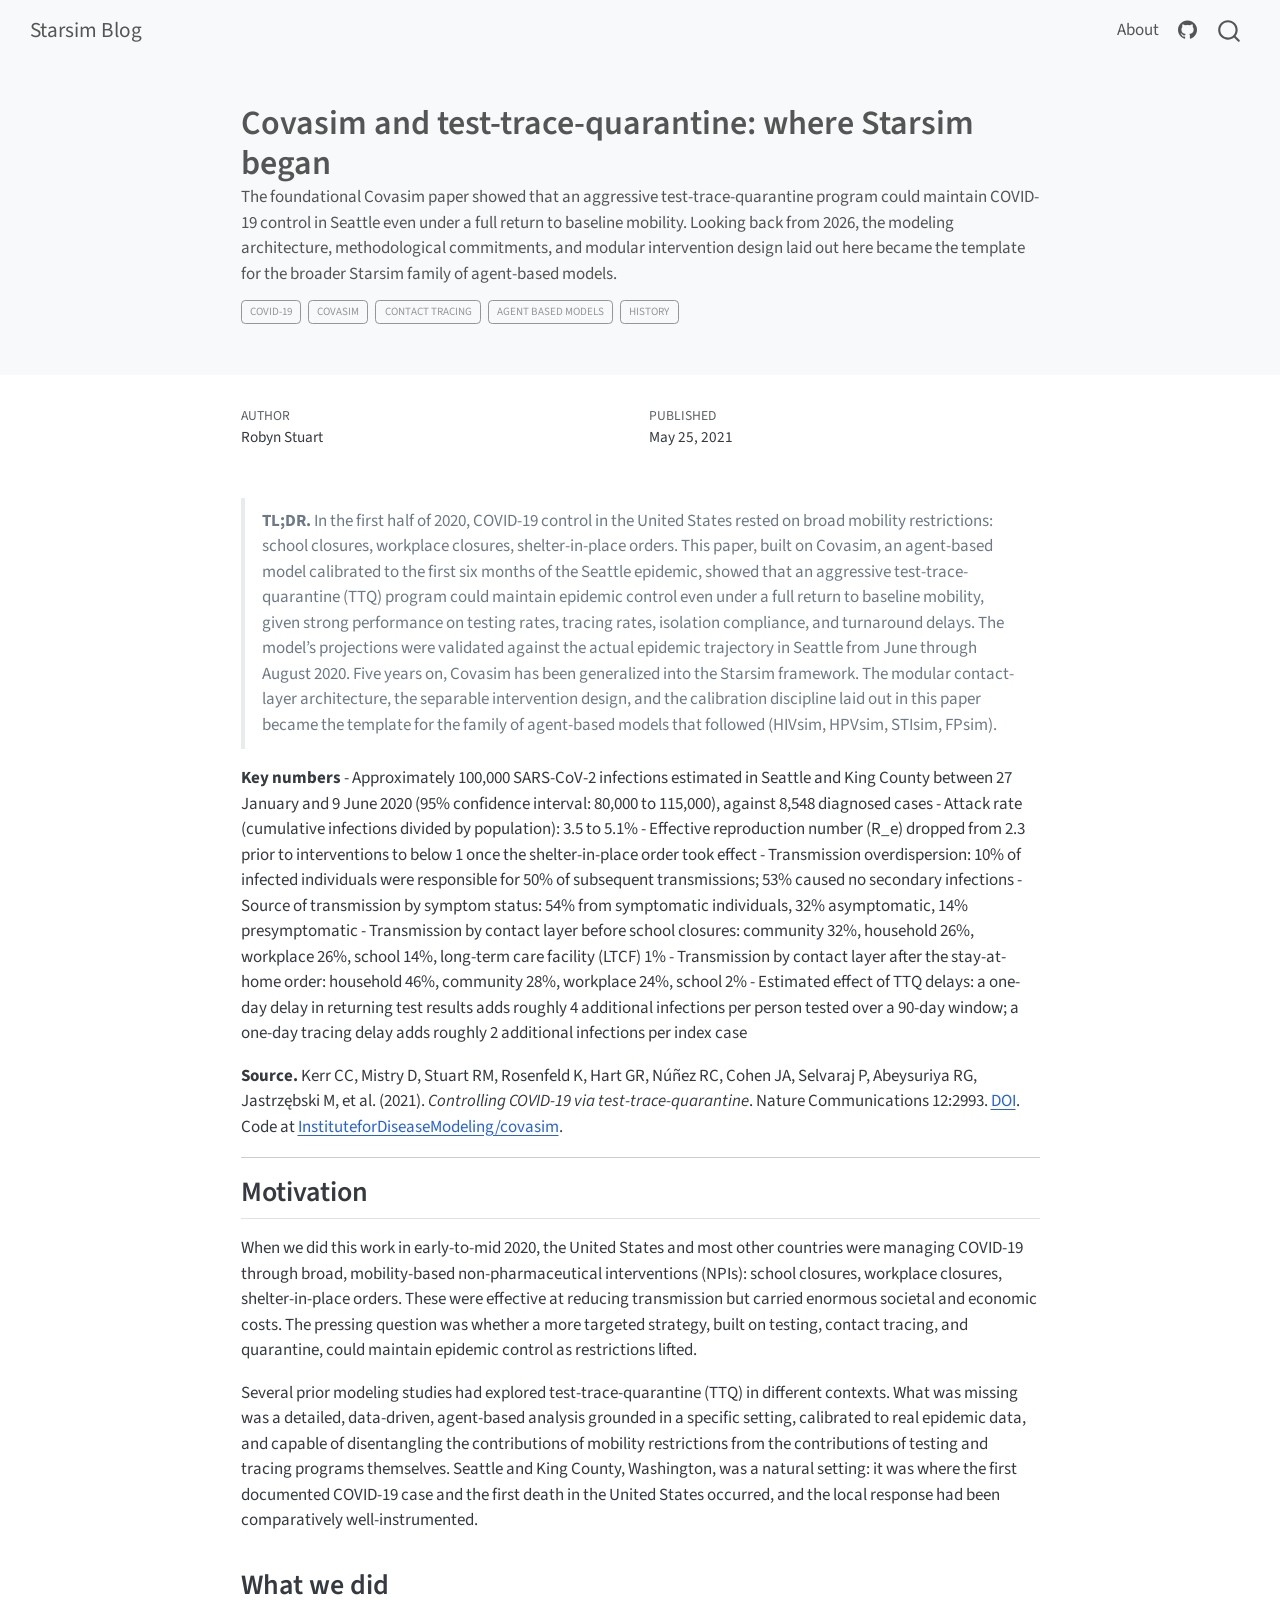
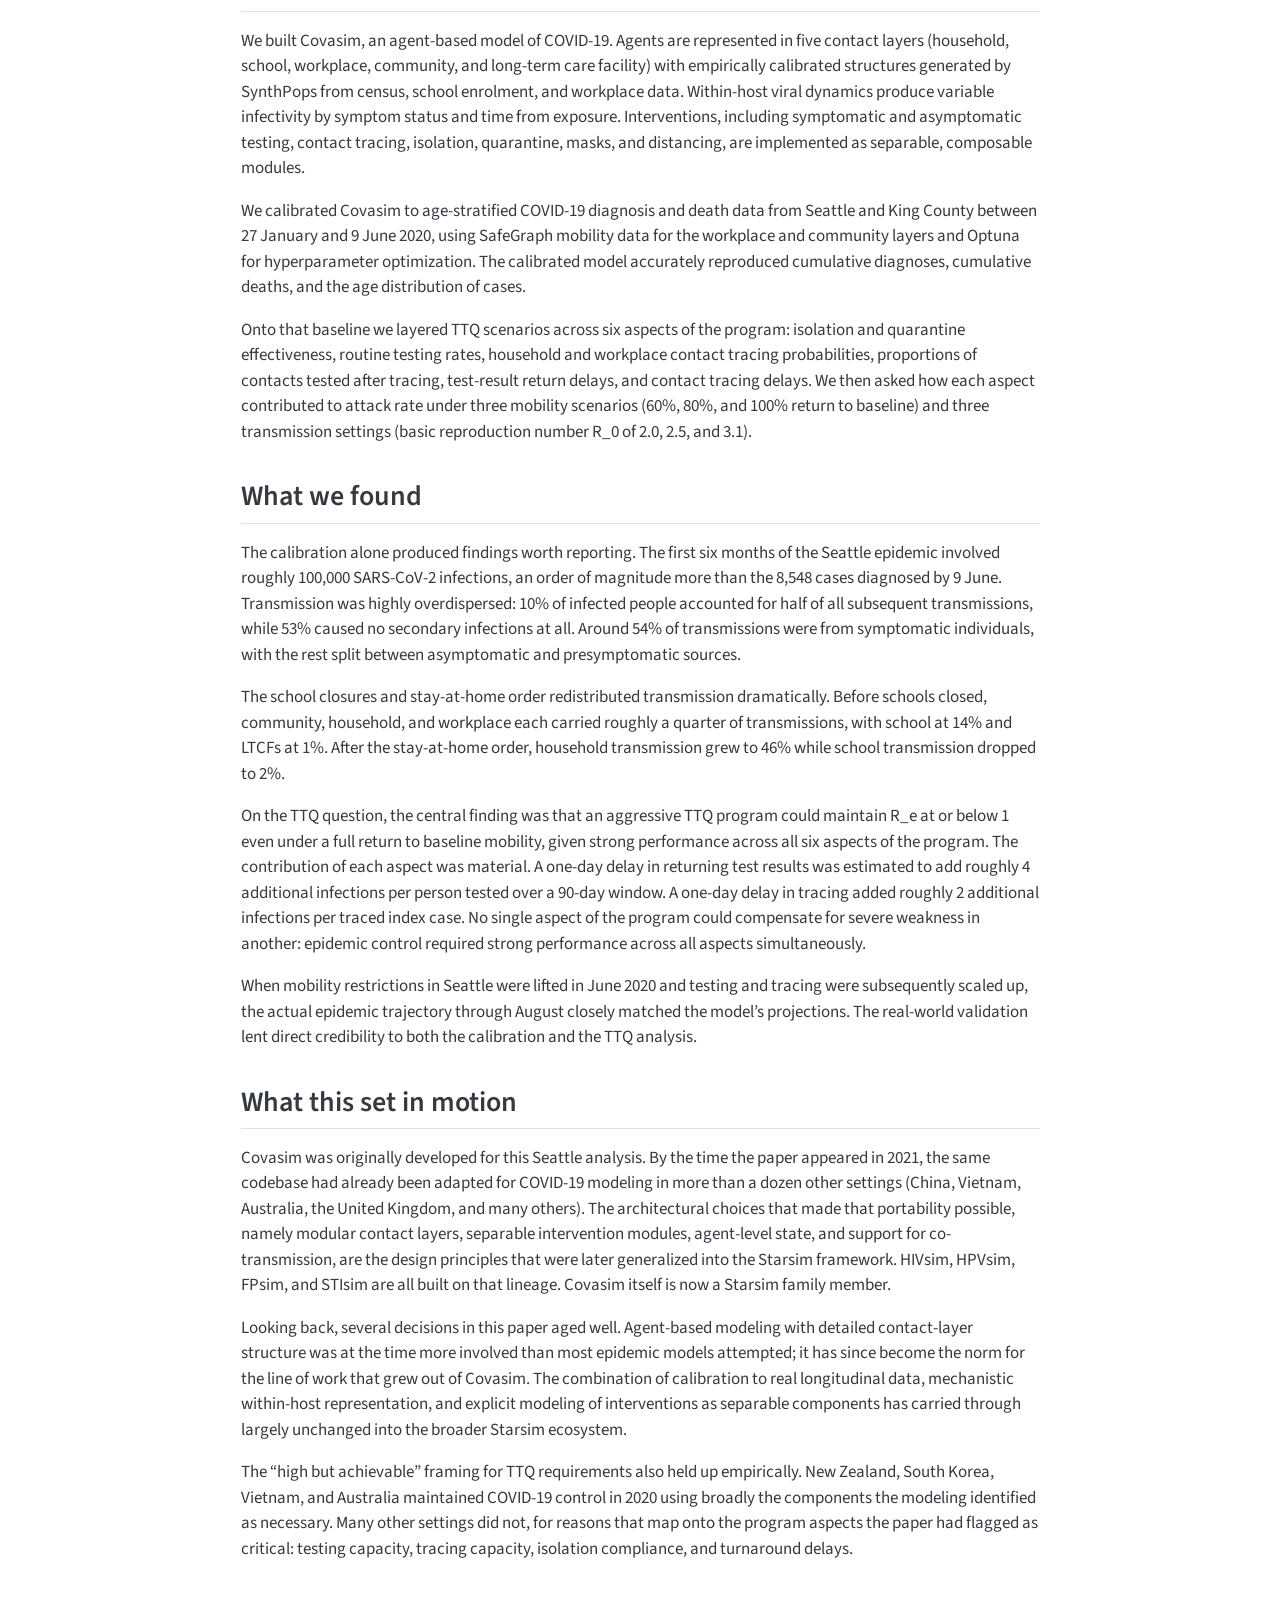
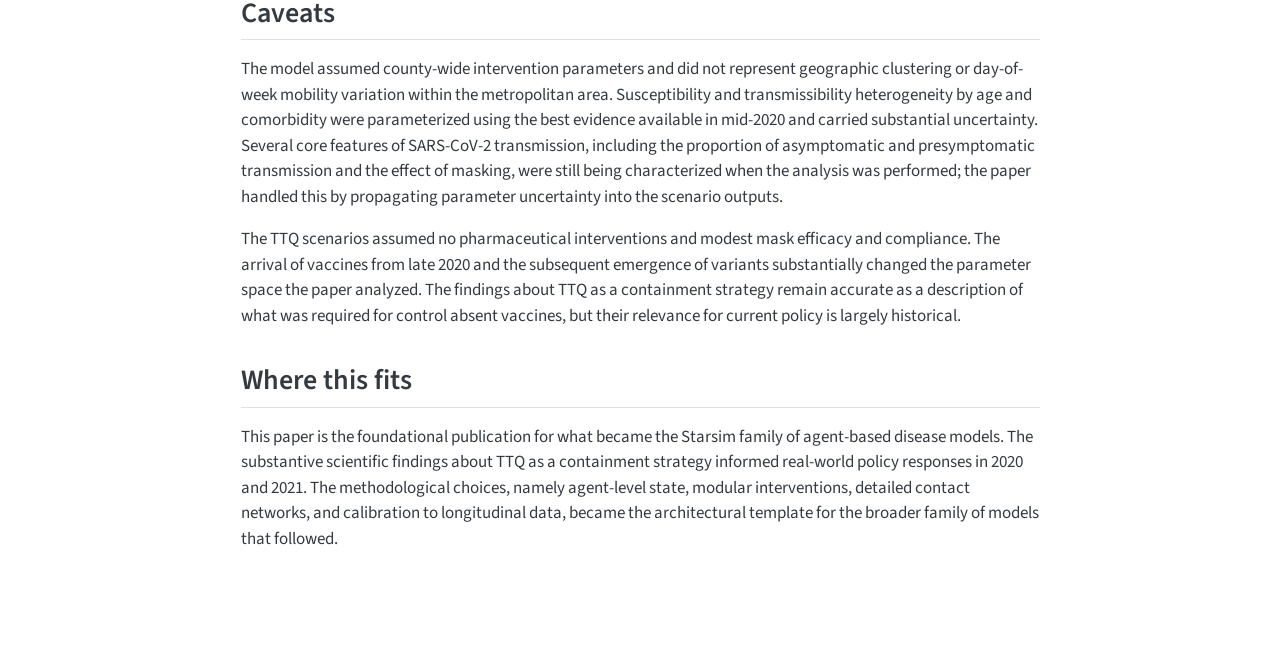
==== posts/2021.05.25_covasim-ttq-seattle/index.html @ 1526a81f "Built site for gh-pages" ====
<!DOCTYPE html>
<html xmlns="http://www.w3.org/1999/xhtml" lang="en" xml:lang="en"><head>

<meta charset="utf-8">
<meta name="generator" content="quarto-1.10.19">

<meta name="viewport" content="width=device-width, initial-scale=1.0, user-scalable=yes">

<meta name="author" content="Robyn Stuart">
<meta name="dcterms.date" content="2021-05-25">
<meta name="description" content="The foundational Covasim paper showed that an aggressive test-trace-quarantine program could maintain COVID-19 control in Seattle even under a full return to baseline mobility. Looking back from 2026, the modeling architecture, methodological commitments, and modular intervention design laid out here became the template for the broader Starsim family of agent-based models.">

<title>Covasim and test-trace-quarantine: where Starsim began – Starsim Blog</title>
<style>
/* Default styles provided by pandoc.
** See https://pandoc.org/MANUAL.html#variables-for-html for config info.
*/
span.smallcaps{font-variant: small-caps;}
div.columns{display: flex; gap: 1.5em;}
div.column{flex: auto;}
@media screen {
div.columns{gap: min(4vw, 1.5em);}
div.column{overflow-x: auto;}
}
div.hanging-indent{margin-left: 1.5em; text-indent: -1.5em;}
ul.task-list{list-style: none;}
ul.task-list li input[type="checkbox"] {
  width: 0.8em;
  margin: 0 0.8em 0.2em -1em; /* quarto-specific, see https://github.com/quarto-dev/quarto-cli/issues/4556 */ 
  vertical-align: middle;
}
</style>


<script src="../../site_libs/quarto-nav/quarto-nav.js"></script>
<script src="../../site_libs/quarto-nav/headroom.min.js"></script>
<script src="../../site_libs/clipboard/clipboard.min.js"></script>
<script src="../../site_libs/quarto-search/autocomplete.umd.js"></script>
<script src="../../site_libs/quarto-search/fuse.min.js"></script>
<script src="../../site_libs/quarto-search/quarto-search.js"></script>
<meta name="quarto:offset" content="../../">
<script src="../../site_libs/quarto-html/quarto.js" type="module"></script>
<script src="../../site_libs/quarto-html/tabsets/tabsets.js" type="module"></script>
<script src="../../site_libs/quarto-html/popper.min.js"></script>
<script src="../../site_libs/quarto-html/tippy.umd.min.js"></script>
<script src="../../site_libs/quarto-html/anchor.min.js"></script>
<link href="../../site_libs/quarto-html/tippy.css" rel="stylesheet">
<link href="../../site_libs/quarto-html/quarto-syntax-highlighting-bf27225e3a48a9273f3daa8f8e829971.css" rel="stylesheet" id="quarto-text-highlighting-styles">
<script src="../../site_libs/bootstrap/bootstrap.min.js"></script>
<link href="../../site_libs/bootstrap/bootstrap-icons.css" rel="stylesheet">
<link href="../../site_libs/bootstrap/bootstrap-166690b9c768161ed89deb9505a7d440.min.css" rel="stylesheet" append-hash="true" id="quarto-bootstrap" data-mode="light">
<script id="quarto-search-options" type="application/json">{
  "location": "navbar",
  "copy-button": false,
  "collapse-after": 3,
  "panel-placement": "end",
  "type": "overlay",
  "limit": 50,
  "keyboard-shortcut": [
    "f",
    "/",
    "s"
  ],
  "show-item-context": false,
  "language": {
    "search-no-results-text": "No results",
    "search-matching-documents-text": "matching documents",
    "search-copy-link-title": "Copy link to search",
    "search-hide-matches-text": "Hide additional matches",
    "search-more-match-text": "more match in this document",
    "search-more-matches-text": "more matches in this document",
    "search-clear-button-title": "Clear",
    "search-text-placeholder": "",
    "search-detached-cancel-button-title": "Cancel",
    "search-submit-button-title": "Submit",
    "search-label": "Search"
  }
}</script>


<link rel="stylesheet" href="../../styles.css">
</head>

<body class="nav-fixed fullcontent quarto-light">

<div id="quarto-search-results"></div>
  <header id="quarto-header" class="headroom fixed-top quarto-banner">
    <nav class="navbar navbar-expand-lg " data-bs-theme="dark">
      <div class="navbar-container container-fluid">
      <div class="navbar-brand-container mx-auto">
    <a class="navbar-brand" href="../../index.html">
    <span class="navbar-title">Starsim Blog</span>
    </a>
  </div>
            <div id="quarto-search" class="" title="Search"></div>
          <button class="navbar-toggler" type="button" data-bs-toggle="collapse" data-bs-target="#navbarCollapse" aria-controls="navbarCollapse" role="menu" aria-expanded="false" aria-label="Toggle navigation" onclick="if (window.quartoToggleHeadroom) { window.quartoToggleHeadroom(); }">
  <span class="navbar-toggler-icon"></span>
</button>
          <div class="collapse navbar-collapse" id="navbarCollapse">
            <ul class="navbar-nav navbar-nav-scroll ms-auto">
  <li class="nav-item">
    <a class="nav-link" href="../../about.html"> 
<span class="menu-text">About</span></a>
  </li>  
  <li class="nav-item compact">
    <a class="nav-link" href="https://github.com/starsimhub/blog"> <i class="bi bi-github" role="img">
</i> 
<span class="menu-text"></span></a>
  </li>  
</ul>
          </div> <!-- /navcollapse -->
            <div class="quarto-navbar-tools">
</div>
      </div> <!-- /container-fluid -->
    </nav>
</header>
<!-- content -->
<header id="title-block-header" class="quarto-title-block default page-columns page-full">
  <div class="quarto-title-banner page-columns page-full">
    <div class="quarto-title column-body">
      <h1 class="title">Covasim and test-trace-quarantine: where Starsim began</h1>
                  <div>
        <div class="description">
          The foundational Covasim paper showed that an aggressive test-trace-quarantine program could maintain COVID-19 control in Seattle even under a full return to baseline mobility. Looking back from 2026, the modeling architecture, methodological commitments, and modular intervention design laid out here became the template for the broader Starsim family of agent-based models.
        </div>
      </div>
                          <div class="quarto-categories">
                <div class="quarto-category">COVID-19</div>
                <div class="quarto-category">Covasim</div>
                <div class="quarto-category">Contact tracing</div>
                <div class="quarto-category">Agent based models</div>
                <div class="quarto-category">History</div>
              </div>
                  </div>
  </div>
    
  
  <div class="quarto-title-meta">

      <div>
      <div class="quarto-title-meta-heading">Author</div>
      <div class="quarto-title-meta-contents">
               <p>Robyn Stuart </p>
            </div>
    </div>
      
      <div>
      <div class="quarto-title-meta-heading">Published</div>
      <div class="quarto-title-meta-contents">
        <p class="date">May 25, 2021</p>
      </div>
    </div>
    
      
    </div>
    
  
  </header><div id="quarto-content" class="quarto-container page-columns page-rows-contents page-layout-article page-navbar">
<!-- sidebar -->
<!-- margin-sidebar -->
    
<!-- main -->
<main class="content quarto-banner-title-block" id="quarto-document-content">





<blockquote class="blockquote">
<p><strong>TL;DR.</strong> In the first half of 2020, COVID-19 control in the United States rested on broad mobility restrictions: school closures, workplace closures, shelter-in-place orders. This paper, built on Covasim, an agent-based model calibrated to the first six months of the Seattle epidemic, showed that an aggressive test-trace-quarantine (TTQ) program could maintain epidemic control even under a full return to baseline mobility, given strong performance on testing rates, tracing rates, isolation compliance, and turnaround delays. The model’s projections were validated against the actual epidemic trajectory in Seattle from June through August 2020. Five years on, Covasim has been generalized into the Starsim framework. The modular contact-layer architecture, the separable intervention design, and the calibration discipline laid out in this paper became the template for the family of agent-based models that followed (HIVsim, HPVsim, STIsim, FPsim).</p>
</blockquote>
<p><strong>Key numbers</strong> - Approximately 100,000 SARS-CoV-2 infections estimated in Seattle and King County between 27 January and 9 June 2020 (95% confidence interval: 80,000 to 115,000), against 8,548 diagnosed cases - Attack rate (cumulative infections divided by population): 3.5 to 5.1% - Effective reproduction number (R_e) dropped from 2.3 prior to interventions to below 1 once the shelter-in-place order took effect - Transmission overdispersion: 10% of infected individuals were responsible for 50% of subsequent transmissions; 53% caused no secondary infections - Source of transmission by symptom status: 54% from symptomatic individuals, 32% asymptomatic, 14% presymptomatic - Transmission by contact layer before school closures: community 32%, household 26%, workplace 26%, school 14%, long-term care facility (LTCF) 1% - Transmission by contact layer after the stay-at-home order: household 46%, community 28%, workplace 24%, school 2% - Estimated effect of TTQ delays: a one-day delay in returning test results adds roughly 4 additional infections per person tested over a 90-day window; a one-day tracing delay adds roughly 2 additional infections per index case</p>
<p><strong>Source.</strong> Kerr CC, Mistry D, Stuart RM, Rosenfeld K, Hart GR, Núñez RC, Cohen JA, Selvaraj P, Abeysuriya RG, Jastrzębski M, et al.&nbsp;(2021). <em>Controlling COVID-19 via test-trace-quarantine</em>. Nature Communications 12:2993. <a href="https://doi.org/10.1038/s41467-021-23276-9">DOI</a>. Code at <a href="https://github.com/InstituteforDiseaseModeling/covasim">InstituteforDiseaseModeling/covasim</a>.</p>
<hr>
<section id="motivation" class="level2">
<h2 class="anchored" data-anchor-id="motivation">Motivation</h2>
<p>When we did this work in early-to-mid 2020, the United States and most other countries were managing COVID-19 through broad, mobility-based non-pharmaceutical interventions (NPIs): school closures, workplace closures, shelter-in-place orders. These were effective at reducing transmission but carried enormous societal and economic costs. The pressing question was whether a more targeted strategy, built on testing, contact tracing, and quarantine, could maintain epidemic control as restrictions lifted.</p>
<p>Several prior modeling studies had explored test-trace-quarantine (TTQ) in different contexts. What was missing was a detailed, data-driven, agent-based analysis grounded in a specific setting, calibrated to real epidemic data, and capable of disentangling the contributions of mobility restrictions from the contributions of testing and tracing programs themselves. Seattle and King County, Washington, was a natural setting: it was where the first documented COVID-19 case and the first death in the United States occurred, and the local response had been comparatively well-instrumented.</p>
</section>
<section id="what-we-did" class="level2">
<h2 class="anchored" data-anchor-id="what-we-did">What we did</h2>
<p>We built Covasim, an agent-based model of COVID-19. Agents are represented in five contact layers (household, school, workplace, community, and long-term care facility) with empirically calibrated structures generated by SynthPops from census, school enrolment, and workplace data. Within-host viral dynamics produce variable infectivity by symptom status and time from exposure. Interventions, including symptomatic and asymptomatic testing, contact tracing, isolation, quarantine, masks, and distancing, are implemented as separable, composable modules.</p>
<p>We calibrated Covasim to age-stratified COVID-19 diagnosis and death data from Seattle and King County between 27 January and 9 June 2020, using SafeGraph mobility data for the workplace and community layers and Optuna for hyperparameter optimization. The calibrated model accurately reproduced cumulative diagnoses, cumulative deaths, and the age distribution of cases.</p>
<p>Onto that baseline we layered TTQ scenarios across six aspects of the program: isolation and quarantine effectiveness, routine testing rates, household and workplace contact tracing probabilities, proportions of contacts tested after tracing, test-result return delays, and contact tracing delays. We then asked how each aspect contributed to attack rate under three mobility scenarios (60%, 80%, and 100% return to baseline) and three transmission settings (basic reproduction number R_0 of 2.0, 2.5, and 3.1).</p>
</section>
<section id="what-we-found" class="level2">
<h2 class="anchored" data-anchor-id="what-we-found">What we found</h2>
<p>The calibration alone produced findings worth reporting. The first six months of the Seattle epidemic involved roughly 100,000 SARS-CoV-2 infections, an order of magnitude more than the 8,548 cases diagnosed by 9 June. Transmission was highly overdispersed: 10% of infected people accounted for half of all subsequent transmissions, while 53% caused no secondary infections at all. Around 54% of transmissions were from symptomatic individuals, with the rest split between asymptomatic and presymptomatic sources.</p>
<p>The school closures and stay-at-home order redistributed transmission dramatically. Before schools closed, community, household, and workplace each carried roughly a quarter of transmissions, with school at 14% and LTCFs at 1%. After the stay-at-home order, household transmission grew to 46% while school transmission dropped to 2%.</p>
<p>On the TTQ question, the central finding was that an aggressive TTQ program could maintain R_e at or below 1 even under a full return to baseline mobility, given strong performance across all six aspects of the program. The contribution of each aspect was material. A one-day delay in returning test results was estimated to add roughly 4 additional infections per person tested over a 90-day window. A one-day delay in tracing added roughly 2 additional infections per traced index case. No single aspect of the program could compensate for severe weakness in another: epidemic control required strong performance across all aspects simultaneously.</p>
<p>When mobility restrictions in Seattle were lifted in June 2020 and testing and tracing were subsequently scaled up, the actual epidemic trajectory through August closely matched the model’s projections. The real-world validation lent direct credibility to both the calibration and the TTQ analysis.</p>
</section>
<section id="what-this-set-in-motion" class="level2">
<h2 class="anchored" data-anchor-id="what-this-set-in-motion">What this set in motion</h2>
<p>Covasim was originally developed for this Seattle analysis. By the time the paper appeared in 2021, the same codebase had already been adapted for COVID-19 modeling in more than a dozen other settings (China, Vietnam, Australia, the United Kingdom, and many others). The architectural choices that made that portability possible, namely modular contact layers, separable intervention modules, agent-level state, and support for co-transmission, are the design principles that were later generalized into the Starsim framework. HIVsim, HPVsim, FPsim, and STIsim are all built on that lineage. Covasim itself is now a Starsim family member.</p>
<p>Looking back, several decisions in this paper aged well. Agent-based modeling with detailed contact-layer structure was at the time more involved than most epidemic models attempted; it has since become the norm for the line of work that grew out of Covasim. The combination of calibration to real longitudinal data, mechanistic within-host representation, and explicit modeling of interventions as separable components has carried through largely unchanged into the broader Starsim ecosystem.</p>
<p>The “high but achievable” framing for TTQ requirements also held up empirically. New Zealand, South Korea, Vietnam, and Australia maintained COVID-19 control in 2020 using broadly the components the modeling identified as necessary. Many other settings did not, for reasons that map onto the program aspects the paper had flagged as critical: testing capacity, tracing capacity, isolation compliance, and turnaround delays.</p>
</section>
<section id="caveats" class="level2">
<h2 class="anchored" data-anchor-id="caveats">Caveats</h2>
<p>The model assumed county-wide intervention parameters and did not represent geographic clustering or day-of-week mobility variation within the metropolitan area. Susceptibility and transmissibility heterogeneity by age and comorbidity were parameterized using the best evidence available in mid-2020 and carried substantial uncertainty. Several core features of SARS-CoV-2 transmission, including the proportion of asymptomatic and presymptomatic transmission and the effect of masking, were still being characterized when the analysis was performed; the paper handled this by propagating parameter uncertainty into the scenario outputs.</p>
<p>The TTQ scenarios assumed no pharmaceutical interventions and modest mask efficacy and compliance. The arrival of vaccines from late 2020 and the subsequent emergence of variants substantially changed the parameter space the paper analyzed. The findings about TTQ as a containment strategy remain accurate as a description of what was required for control absent vaccines, but their relevance for current policy is largely historical.</p>
</section>
<section id="where-this-fits" class="level2">
<h2 class="anchored" data-anchor-id="where-this-fits">Where this fits</h2>
<p>This paper is the foundational publication for what became the Starsim family of agent-based disease models. The substantive scientific findings about TTQ as a containment strategy informed real-world policy responses in 2020 and 2021. The methodological choices, namely agent-level state, modular interventions, detailed contact networks, and calibration to longitudinal data, became the architectural template for the broader family of models that followed.</p>


</section>

</main> <!-- /main -->
<script id="quarto-html-after-body" type="application/javascript">
  window.document.addEventListener("DOMContentLoaded", function (event) {
    const icon = "";
    const anchorJS = new window.AnchorJS();
    anchorJS.options = {
      placement: 'right',
      icon: icon
    };
    anchorJS.add('.anchored');
    const isCodeAnnotation = (el) => {
      for (const clz of el.classList) {
        if (clz.startsWith('code-annotation-')) {                     
          return true;
        }
      }
      return false;
    }
    const onCopySuccess = function(e) {
      // button target
      const button = e.trigger;
      // don't keep focus
      button.blur();
      // flash "checked"
      button.classList.add('code-copy-button-checked');
      var currentTitle = button.getAttribute("title");
      button.setAttribute("title", "Copied!");
      let tooltip;
      if (window.bootstrap) {
        button.setAttribute("data-bs-toggle", "tooltip");
        button.setAttribute("data-bs-placement", "left");
        button.setAttribute("data-bs-title", "Copied!");
        tooltip = new bootstrap.Tooltip(button, 
          { trigger: "manual", 
            customClass: "code-copy-button-tooltip",
            offset: [0, -8]});
        tooltip.show();    
      }
      setTimeout(function() {
        if (tooltip) {
          tooltip.hide();
          button.removeAttribute("data-bs-title");
          button.removeAttribute("data-bs-toggle");
          button.removeAttribute("data-bs-placement");
        }
        button.setAttribute("title", currentTitle);
        button.classList.remove('code-copy-button-checked');
      }, 1000);
      // clear code selection
      e.clearSelection();
    }
    const getTextToCopy = function(trigger) {
      const outerScaffold = trigger.parentElement.cloneNode(true);
      const codeEl = outerScaffold.querySelector('code');
      for (const childEl of codeEl.children) {
        if (isCodeAnnotation(childEl)) {
          childEl.remove();
        }
      }
      return codeEl.innerText;
    }
    const clipboard = new window.ClipboardJS('.code-copy-button:not([data-in-quarto-modal])', {
      text: getTextToCopy
    });
    clipboard.on('success', onCopySuccess);
    if (window.document.getElementById('quarto-embedded-source-code-modal')) {
      const clipboardModal = new window.ClipboardJS('.code-copy-button[data-in-quarto-modal]', {
        text: getTextToCopy,
        container: window.document.getElementById('quarto-embedded-source-code-modal')
      });
      clipboardModal.on('success', onCopySuccess);
    }
      var localhostRegex = new RegExp(/^(?:http|https):\/\/localhost\:?[0-9]*\//);
      var mailtoRegex = new RegExp(/^mailto:/);
        var filterRegex = new RegExp("https:\/\/starsimhub\.github\.io\/blog");
      var isInternal = (href) => {
          return filterRegex.test(href) || localhostRegex.test(href) || mailtoRegex.test(href);
      }
      // Inspect non-navigation links and adorn them if external
     var links = window.document.querySelectorAll('a[href]:not(.nav-link):not(.navbar-brand):not(.toc-action):not(.sidebar-link):not(.sidebar-item-toggle):not(.pagination-link):not(.no-external):not([aria-hidden]):not(.dropdown-item):not(.quarto-navigation-tool):not(.about-link)');
      for (var i=0; i<links.length; i++) {
        const link = links[i];
        if (!isInternal(link.href)) {
          // undo the damage that might have been done by quarto-nav.js in the case of
          // links that we want to consider external
          if (link.dataset.originalHref !== undefined) {
            link.href = link.dataset.originalHref;
          }
        }
      }
    function tippyHover(el, contentFn, onTriggerFn, onUntriggerFn) {
      const config = {
        allowHTML: true,
        maxWidth: 500,
        delay: 100,
        arrow: false,
        appendTo: function(el) {
            return el.parentElement;
        },
        interactive: true,
        interactiveBorder: 10,
        theme: 'quarto',
        placement: 'bottom-start',
      };
      if (contentFn) {
        config.content = contentFn;
      }
      if (onTriggerFn) {
        config.onTrigger = onTriggerFn;
      }
      if (onUntriggerFn) {
        config.onUntrigger = onUntriggerFn;
      }
      window.tippy(el, config); 
    }
    const noterefs = window.document.querySelectorAll('a[role="doc-noteref"]');
    for (var i=0; i<noterefs.length; i++) {
      const ref = noterefs[i];
      tippyHover(ref, function() {
        // use id or data attribute instead here
        let href = ref.getAttribute('data-footnote-href') || ref.getAttribute('href');
        try { href = new URL(href).hash; } catch {}
        const id = href.replace(/^#\/?/, "");
        const note = window.document.getElementById(id);
        if (note) {
          return note.innerHTML;
        } else {
          return "";
        }
      });
    }
    const xrefs = window.document.querySelectorAll('a.quarto-xref');
    const processXRef = (id, note) => {
      // Strip column container classes
      const stripColumnClz = (el) => {
        el.classList.remove("page-full", "page-columns");
        if (el.children) {
          for (const child of el.children) {
            stripColumnClz(child);
          }
        }
      }
      stripColumnClz(note)
      if (id === null || id.startsWith('sec-')) {
        // Special case sections, only their first couple elements
        const container = document.createElement("div");
        if (note.children && note.children.length > 2) {
          container.appendChild(note.children[0].cloneNode(true));
          for (let i = 1; i < note.children.length; i++) {
            const child = note.children[i];
            if (child.tagName === "P" && child.innerText === "") {
              continue;
            } else {
              container.appendChild(child.cloneNode(true));
              break;
            }
          }
          if (window.Quarto?.typesetMath) {
            window.Quarto.typesetMath(container);
          }
          return container.innerHTML
        } else {
          if (window.Quarto?.typesetMath) {
            window.Quarto.typesetMath(note);
          }
          return note.innerHTML;
        }
      } else {
        // Remove any anchor links if they are present
        const anchorLink = note.querySelector('a.anchorjs-link');
        if (anchorLink) {
          anchorLink.remove();
        }
        if (window.Quarto?.typesetMath) {
          window.Quarto.typesetMath(note);
        }
        if (note.classList.contains("callout")) {
          return note.outerHTML;
        } else {
          return note.innerHTML;
        }
      }
    }
    for (var i=0; i<xrefs.length; i++) {
      const xref = xrefs[i];
      tippyHover(xref, undefined, function(instance) {
        instance.disable();
        let url = xref.getAttribute('href');
        let hash = undefined; 
        if (url.startsWith('#')) {
          hash = url;
        } else {
          try { hash = new URL(url).hash; } catch {}
        }
        if (hash) {
          const id = hash.replace(/^#\/?/, "");
          const note = window.document.getElementById(id);
          if (note !== null) {
            try {
              const html = processXRef(id, note.cloneNode(true));
              instance.setContent(html);
            } finally {
              instance.enable();
              instance.show();
            }
          } else {
            // See if we can fetch this
            fetch(url.split('#')[0])
            .then(res => res.text())
            .then(html => {
              const parser = new DOMParser();
              const htmlDoc = parser.parseFromString(html, "text/html");
              const note = htmlDoc.getElementById(id);
              if (note !== null) {
                const html = processXRef(id, note);
                instance.setContent(html);
              } 
            }).finally(() => {
              instance.enable();
              instance.show();
            });
          }
        } else {
          // See if we can fetch a full url (with no hash to target)
          // This is a special case and we should probably do some content thinning / targeting
          fetch(url)
          .then(res => res.text())
          .then(html => {
            const parser = new DOMParser();
            const htmlDoc = parser.parseFromString(html, "text/html");
            const note = htmlDoc.querySelector('main.content');
            if (note !== null) {
              // This should only happen for chapter cross references
              // (since there is no id in the URL)
              // remove the first header
              if (note.children.length > 0 && note.children[0].tagName === "HEADER") {
                note.children[0].remove();
              }
              const html = processXRef(null, note);
              instance.setContent(html);
            } 
          }).finally(() => {
            instance.enable();
            instance.show();
          });
        }
      }, function(instance) {
      });
    }
        let selectedAnnoteEl;
        const selectorForAnnotation = ( cell, annotation) => {
          let cellAttr = 'data-code-cell="' + cell + '"';
          let lineAttr = 'data-code-annotation="' +  annotation + '"';
          const selector = 'span[' + cellAttr + '][' + lineAttr + ']';
          return selector;
        }
        const selectCodeLines = (annoteEl) => {
          const doc = window.document;
          const targetCell = annoteEl.getAttribute("data-target-cell");
          const targetAnnotation = annoteEl.getAttribute("data-target-annotation");
          const annoteSpan = window.document.querySelector(selectorForAnnotation(targetCell, targetAnnotation));
          const lines = annoteSpan.getAttribute("data-code-lines").split(",");
          const lineIds = lines.map((line) => {
            return targetCell + "-" + line;
          })
          let top = null;
          let height = null;
          let parent = null;
          if (lineIds.length > 0) {
              //compute the position of the single el (top and bottom and make a div)
              const el = window.document.getElementById(lineIds[0]);
              top = el.offsetTop;
              height = el.offsetHeight;
              parent = el.parentElement.parentElement;
            if (lineIds.length > 1) {
              const lastEl = window.document.getElementById(lineIds[lineIds.length - 1]);
              const bottom = lastEl.offsetTop + lastEl.offsetHeight;
              height = bottom - top;
            }
            if (top !== null && height !== null && parent !== null) {
              // cook up a div (if necessary) and position it 
              let div = window.document.getElementById("code-annotation-line-highlight");
              if (div === null) {
                div = window.document.createElement("div");
                div.setAttribute("id", "code-annotation-line-highlight");
                div.style.position = 'absolute';
                parent.appendChild(div);
              }
              div.style.top = top - 2 + "px";
              div.style.height = height + 4 + "px";
              div.style.left = 0;
              let gutterDiv = window.document.getElementById("code-annotation-line-highlight-gutter");
              if (gutterDiv === null) {
                gutterDiv = window.document.createElement("div");
                gutterDiv.setAttribute("id", "code-annotation-line-highlight-gutter");
                gutterDiv.style.position = 'absolute';
                const codeCell = window.document.getElementById(targetCell);
                const gutter = codeCell.querySelector('.code-annotation-gutter');
                gutter.appendChild(gutterDiv);
              }
              gutterDiv.style.top = top - 2 + "px";
              gutterDiv.style.height = height + 4 + "px";
            }
            selectedAnnoteEl = annoteEl;
          }
        };
        const unselectCodeLines = () => {
          const elementsIds = ["code-annotation-line-highlight", "code-annotation-line-highlight-gutter"];
          elementsIds.forEach((elId) => {
            const div = window.document.getElementById(elId);
            if (div) {
              div.remove();
            }
          });
          selectedAnnoteEl = undefined;
        };
          // Handle positioning of the toggle
      window.addEventListener(
        "resize",
        throttle(() => {
          elRect = undefined;
          if (selectedAnnoteEl) {
            selectCodeLines(selectedAnnoteEl);
          }
        }, 10)
      );
      function throttle(fn, ms) {
      let throttle = false;
      let timer;
        return (...args) => {
          if(!throttle) { // first call gets through
              fn.apply(this, args);
              throttle = true;
          } else { // all the others get throttled
              if(timer) clearTimeout(timer); // cancel #2
              timer = setTimeout(() => {
                fn.apply(this, args);
                timer = throttle = false;
              }, ms);
          }
        };
      }
        // Attach click handler to the DT
        const annoteDls = window.document.querySelectorAll('dt[data-target-cell]');
        for (const annoteDlNode of annoteDls) {
          annoteDlNode.addEventListener('click', (event) => {
            const clickedEl = event.target;
            if (clickedEl !== selectedAnnoteEl) {
              unselectCodeLines();
              const activeEl = window.document.querySelector('dt[data-target-cell].code-annotation-active');
              if (activeEl) {
                activeEl.classList.remove('code-annotation-active');
              }
              selectCodeLines(clickedEl);
              clickedEl.classList.add('code-annotation-active');
            } else {
              // Unselect the line
              unselectCodeLines();
              clickedEl.classList.remove('code-annotation-active');
            }
          });
        }
    const findCites = (el) => {
      const parentEl = el.parentElement;
      if (parentEl) {
        const cites = parentEl.dataset.cites;
        if (cites) {
          return {
            el,
            cites: cites.split(' ')
          };
        } else {
          return findCites(el.parentElement)
        }
      } else {
        return undefined;
      }
    };
    var bibliorefs = window.document.querySelectorAll('a[role="doc-biblioref"]');
    for (var i=0; i<bibliorefs.length; i++) {
      const ref = bibliorefs[i];
      const citeInfo = findCites(ref);
      if (citeInfo) {
        tippyHover(citeInfo.el, function() {
          var popup = window.document.createElement('div');
          citeInfo.cites.forEach(function(cite) {
            var citeDiv = window.document.createElement('div');
            citeDiv.classList.add('hanging-indent');
            citeDiv.classList.add('csl-entry');
            var biblioDiv = window.document.getElementById('ref-' + cite);
            if (biblioDiv) {
              citeDiv.innerHTML = biblioDiv.innerHTML;
            }
            popup.appendChild(citeDiv);
          });
          return popup.innerHTML;
        });
      }
    }
  });
  </script>
</div> <!-- /content -->




</body></html>
---- site_libs/quarto-html/tippy.css ----
.tippy-box[data-animation=fade][data-state=hidden]{opacity:0}[data-tippy-root]{max-width:calc(100vw - 10px)}.tippy-box{position:relative;background-color:#333;color:#fff;border-radius:4px;font-size:14px;line-height:1.4;white-space:normal;outline:0;transition-property:transform,visibility,opacity}.tippy-box[data-placement^=top]>.tippy-arrow{bottom:0}.tippy-box[data-placement^=top]>.tippy-arrow:before{bottom:-7px;left:0;border-width:8px 8px 0;border-top-color:initial;transform-origin:center top}.tippy-box[data-placement^=bottom]>.tippy-arrow{top:0}.tippy-box[data-placement^=bottom]>.tippy-arrow:before{top:-7px;left:0;border-width:0 8px 8px;border-bottom-color:initial;transform-origin:center bottom}.tippy-box[data-placement^=left]>.tippy-arrow{right:0}.tippy-box[data-placement^=left]>.tippy-arrow:before{border-width:8px 0 8px 8px;border-left-color:initial;right:-7px;transform-origin:center left}.tippy-box[data-placement^=right]>.tippy-arrow{left:0}.tippy-box[data-placement^=right]>.tippy-arrow:before{left:-7px;border-width:8px 8px 8px 0;border-right-color:initial;transform-origin:center right}.tippy-box[data-inertia][data-state=visible]{transition-timing-function:cubic-bezier(.54,1.5,.38,1.11)}.tippy-arrow{width:16px;height:16px;color:#333}.tippy-arrow:before{content:"";position:absolute;border-color:transparent;border-style:solid}.tippy-content{position:relative;padding:5px 9px;z-index:1}
---- site_libs/quarto-html/quarto-syntax-highlighting-bf27225e3a48a9273f3daa8f8e829971.css ----
/* quarto syntax highlight colors */
:root {
  --quarto-hl-ot-color: #003B4F;
  --quarto-hl-at-color: #657422;
  --quarto-hl-ss-color: #20794D;
  --quarto-hl-an-color: #5E5E5E;
  --quarto-hl-fu-color: #4758AB;
  --quarto-hl-st-color: #20794D;
  --quarto-hl-cf-color: #003B4F;
  --quarto-hl-op-color: #5E5E5E;
  --quarto-hl-er-color: #AD0000;
  --quarto-hl-bn-color: #AD0000;
  --quarto-hl-al-color: #AD0000;
  --quarto-hl-va-color: #111111;
  --quarto-hl-bu-color: inherit;
  --quarto-hl-ex-color: inherit;
  --quarto-hl-pp-color: #AD0000;
  --quarto-hl-in-color: #5E5E5E;
  --quarto-hl-vs-color: #20794D;
  --quarto-hl-wa-color: #5E5E5E;
  --quarto-hl-do-color: #5E5E5E;
  --quarto-hl-im-color: #00769E;
  --quarto-hl-ch-color: #20794D;
  --quarto-hl-dt-color: #AD0000;
  --quarto-hl-fl-color: #AD0000;
  --quarto-hl-co-color: #5E5E5E;
  --quarto-hl-cv-color: #5E5E5E;
  --quarto-hl-cn-color: #8f5902;
  --quarto-hl-sc-color: #5E5E5E;
  --quarto-hl-dv-color: #AD0000;
  --quarto-hl-kw-color: #003B4F;
}

/* other quarto variables */
:root {
  --quarto-font-monospace: SFMono-Regular, Menlo, Monaco, Consolas, "Liberation Mono", "Courier New", monospace;
}

/* syntax highlight based on Pandoc's rules */
pre > code.sourceCode > span {
  color: #003B4F;
}

code.sourceCode > span {
  color: #003B4F;
}

div.sourceCode,
div.sourceCode pre.sourceCode {
  color: #003B4F;
}

/* Normal */
code span {
  color: #003B4F;
}

/* Alert */
code span.al {
  color: #AD0000;
  font-style: inherit;
}

/* Annotation */
code span.an {
  color: #5E5E5E;
  font-style: inherit;
}

/* Attribute */
code span.at {
  color: #657422;
  font-style: inherit;
}

/* BaseN */
code span.bn {
  color: #AD0000;
  font-style: inherit;
}

/* BuiltIn */
code span.bu {
  font-style: inherit;
}

/* ControlFlow */
code span.cf {
  color: #003B4F;
  font-weight: bold;
  font-style: inherit;
}

/* Char */
code span.ch {
  color: #20794D;
  font-style: inherit;
}

/* Constant */
code span.cn {
  color: #8f5902;
  font-style: inherit;
}

/* Comment */
code span.co {
  color: #5E5E5E;
  font-style: inherit;
}

/* CommentVar */
code span.cv {
  color: #5E5E5E;
  font-style: italic;
}

/* Documentation */
code span.do {
  color: #5E5E5E;
  font-style: italic;
}

/* DataType */
code span.dt {
  color: #AD0000;
  font-style: inherit;
}

/* DecVal */
code span.dv {
  color: #AD0000;
  font-style: inherit;
}

/* Error */
code span.er {
  color: #AD0000;
  font-style: inherit;
}

/* Extension */
code span.ex {
  font-style: inherit;
}

/* Float */
code span.fl {
  color: #AD0000;
  font-style: inherit;
}

/* Function */
code span.fu {
  color: #4758AB;
  font-style: inherit;
}

/* Import */
code span.im {
  color: #00769E;
  font-style: inherit;
}

/* Information */
code span.in {
  color: #5E5E5E;
  font-style: inherit;
}

/* Keyword */
code span.kw {
  color: #003B4F;
  font-weight: bold;
  font-style: inherit;
}

/* Operator */
code span.op {
  color: #5E5E5E;
  font-style: inherit;
}

/* Other */
code span.ot {
  color: #003B4F;
  font-style: inherit;
}

/* Preprocessor */
code span.pp {
  color: #AD0000;
  font-style: inherit;
}

/* SpecialChar */
code span.sc {
  color: #5E5E5E;
  font-style: inherit;
}

/* SpecialString */
code span.ss {
  color: #20794D;
  font-style: inherit;
}

/* String */
code span.st {
  color: #20794D;
  font-style: inherit;
}

/* Variable */
code span.va {
  color: #111111;
  font-style: inherit;
}

/* VerbatimString */
code span.vs {
  color: #20794D;
  font-style: inherit;
}

/* Warning */
code span.wa {
  color: #5E5E5E;
  font-style: italic;
}

.prevent-inlining {
  content: "</";
}

/*# sourceMappingURL=8be38f48d34c45af72792cbd699585e7.css.map */
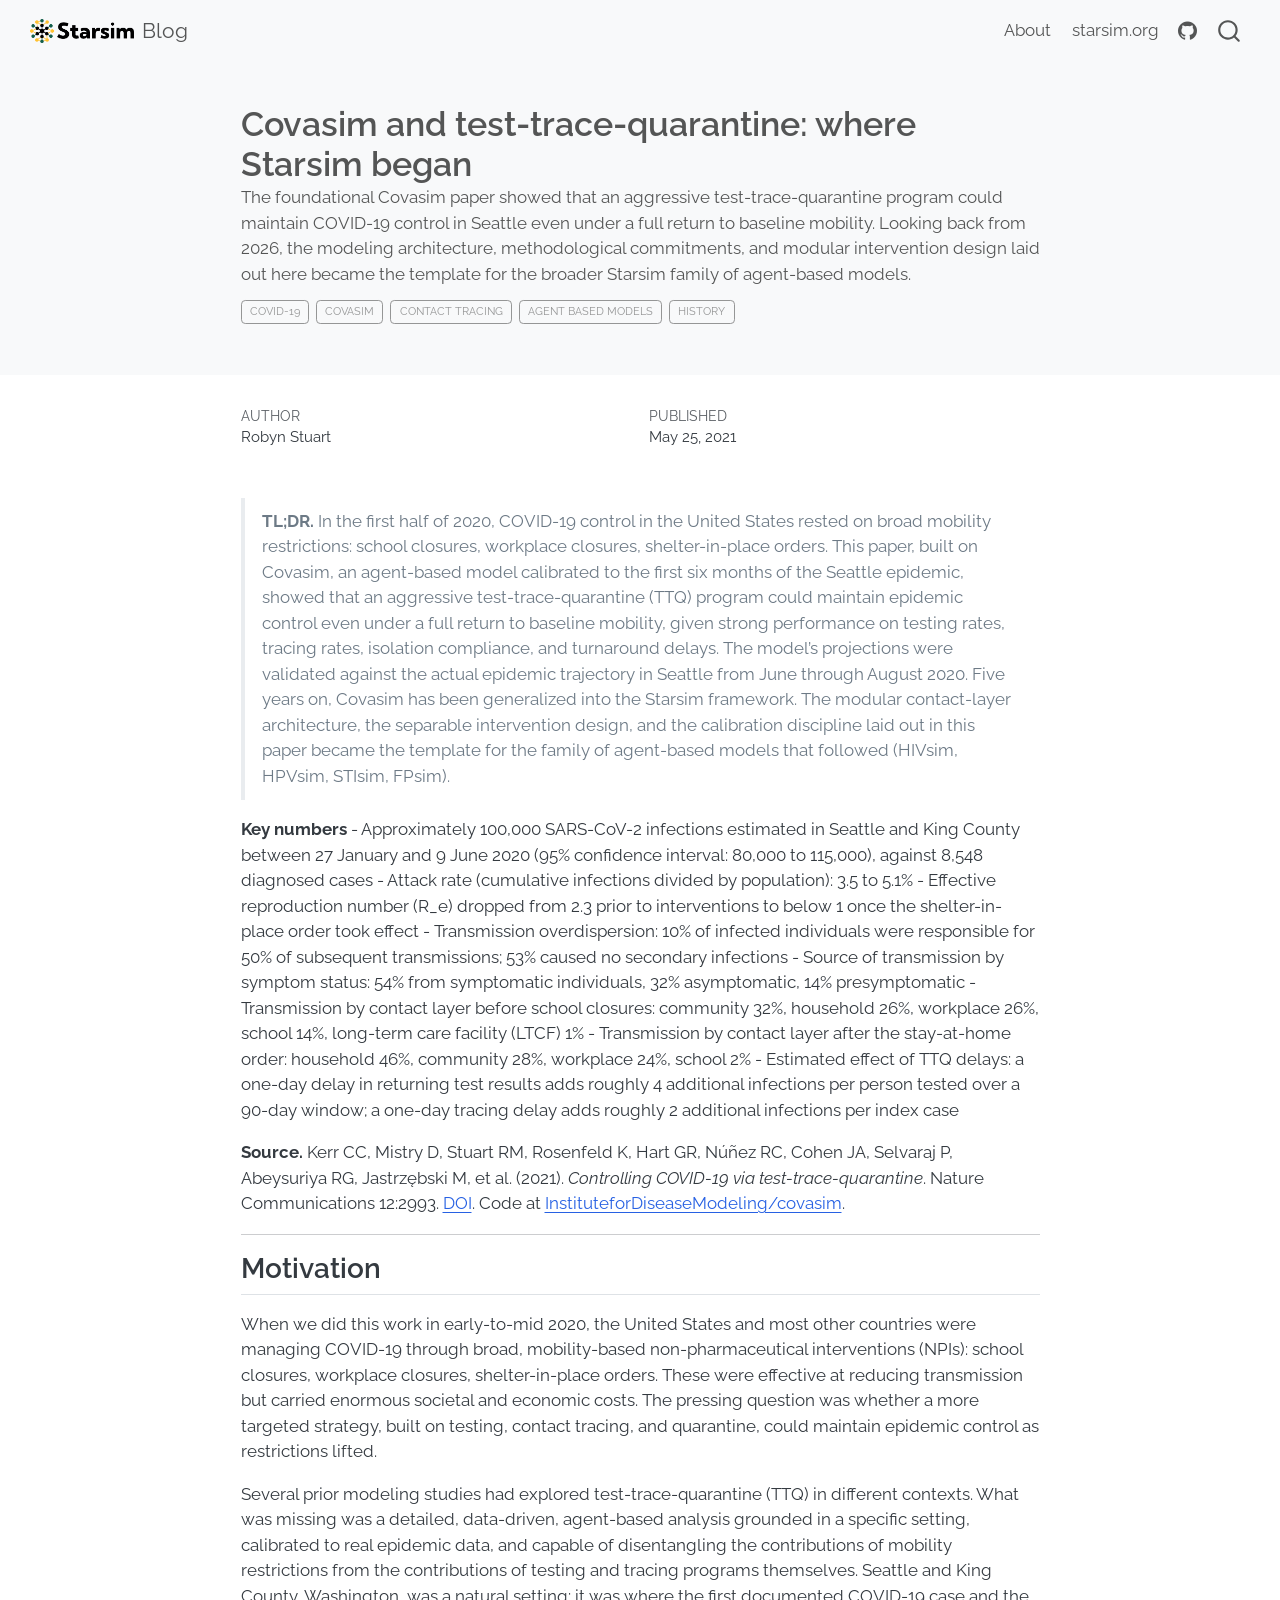
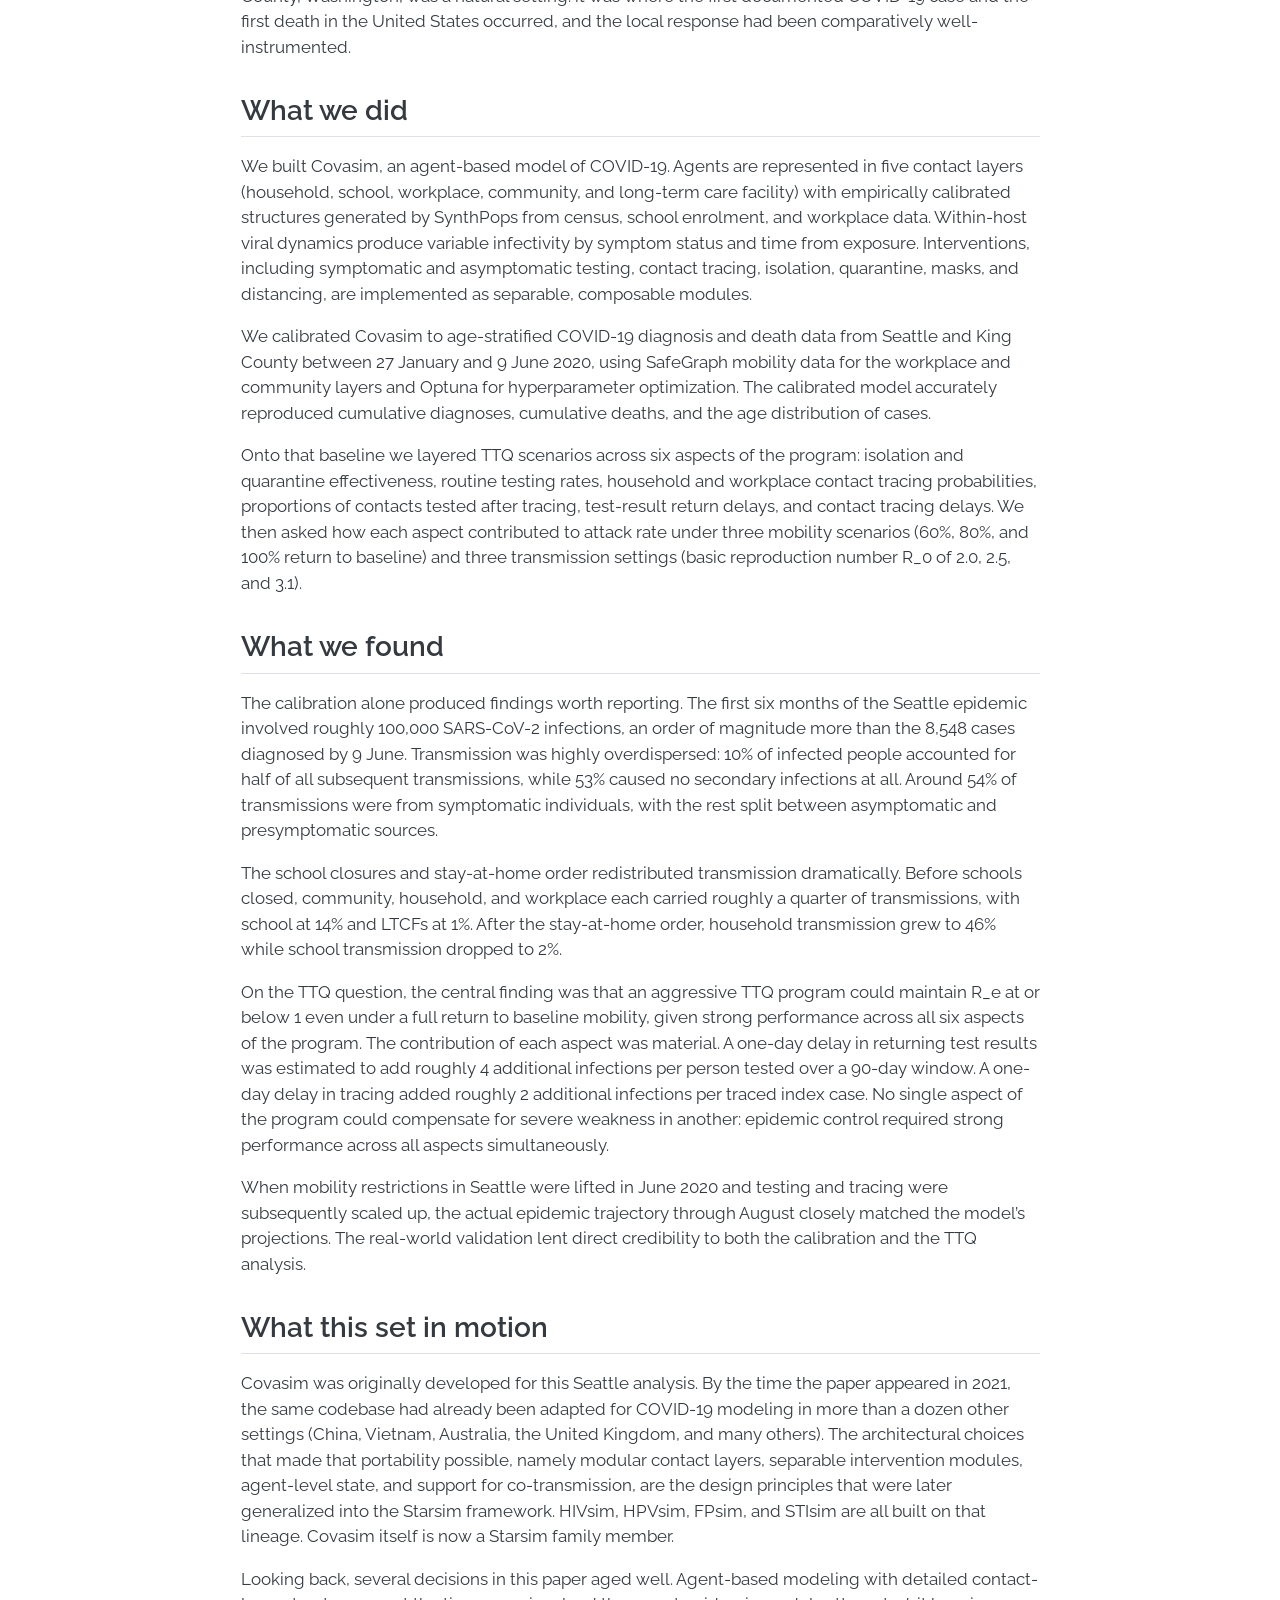
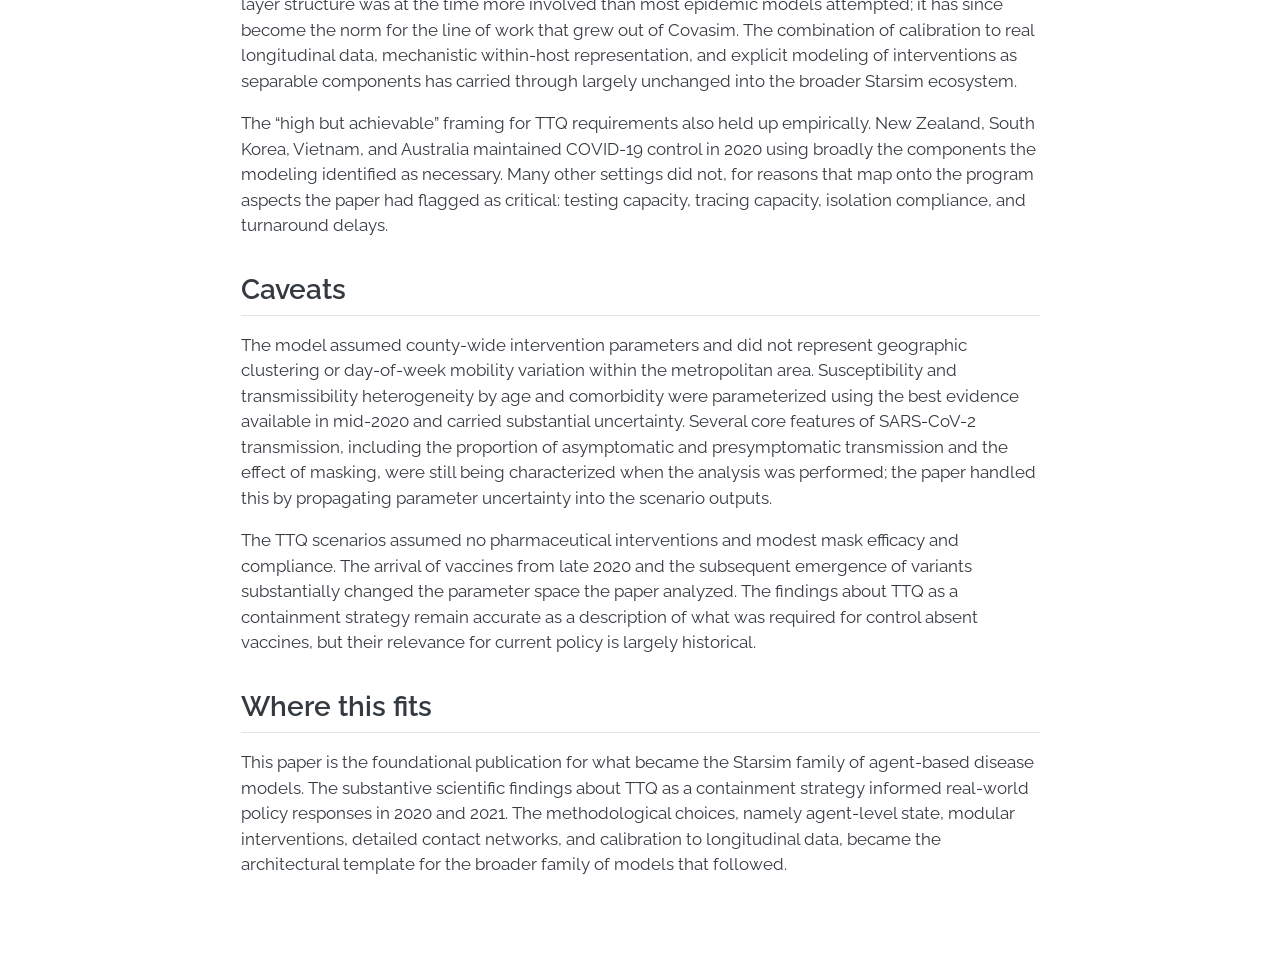
==== commit e511e9ca: "Built site for gh-pages" ====
--- a/posts/2021.05.25_covasim-ttq-seattle/index.html
+++ b/posts/2021.05.25_covasim-ttq-seattle/index.html
@@ -48,7 +48,7 @@
 <link href="../../site_libs/quarto-html/quarto-syntax-highlighting-bf27225e3a48a9273f3daa8f8e829971.css" rel="stylesheet" id="quarto-text-highlighting-styles">
 <script src="../../site_libs/bootstrap/bootstrap.min.js"></script>
 <link href="../../site_libs/bootstrap/bootstrap-icons.css" rel="stylesheet">
-<link href="../../site_libs/bootstrap/bootstrap-166690b9c768161ed89deb9505a7d440.min.css" rel="stylesheet" append-hash="true" id="quarto-bootstrap" data-mode="light">
+<link href="../../site_libs/bootstrap/bootstrap-a29cc491fa58003daa4e9e6622f9a16f.min.css" rel="stylesheet" append-hash="true" id="quarto-bootstrap" data-mode="light">
 <script id="quarto-search-options" type="application/json">{
   "location": "navbar",
   "copy-button": false,
@@ -88,8 +88,12 @@
     <nav class="navbar navbar-expand-lg " data-bs-theme="dark">
       <div class="navbar-container container-fluid">
       <div class="navbar-brand-container mx-auto">
+    <a href="../../index.html" class="navbar-brand navbar-brand-logo">
+    <img src="../../images/starsim-logo.png" alt="Starsim logo" class="navbar-logo light-content">
+    <img src="../../images/starsim-logo.png" alt="Starsim logo" class="navbar-logo dark-content">
+    </a>
     <a class="navbar-brand" href="../../index.html">
-    <span class="navbar-title">Starsim Blog</span>
+    <span class="navbar-title">Blog</span>
     </a>
   </div>
             <div id="quarto-search" class="" title="Search"></div>
@@ -101,6 +105,10 @@
   <li class="nav-item">
     <a class="nav-link" href="../../about.html"> 
 <span class="menu-text">About</span></a>
+  </li>  
+  <li class="nav-item">
+    <a class="nav-link" href="https://starsim.org"> 
+<span class="menu-text">starsim.org</span></a>
   </li>  
   <li class="nav-item compact">
     <a class="nav-link" href="https://github.com/starsimhub/blog"> <i class="bi bi-github" role="img">
--- a/styles.css
+++ b/styles.css
@@ -0,0 +1,2 @@
+/* css styles */
+@import url('https://fonts.googleapis.com/css2?family=Raleway:ital,wght@0,300..800;1,300..800&display=swap');
